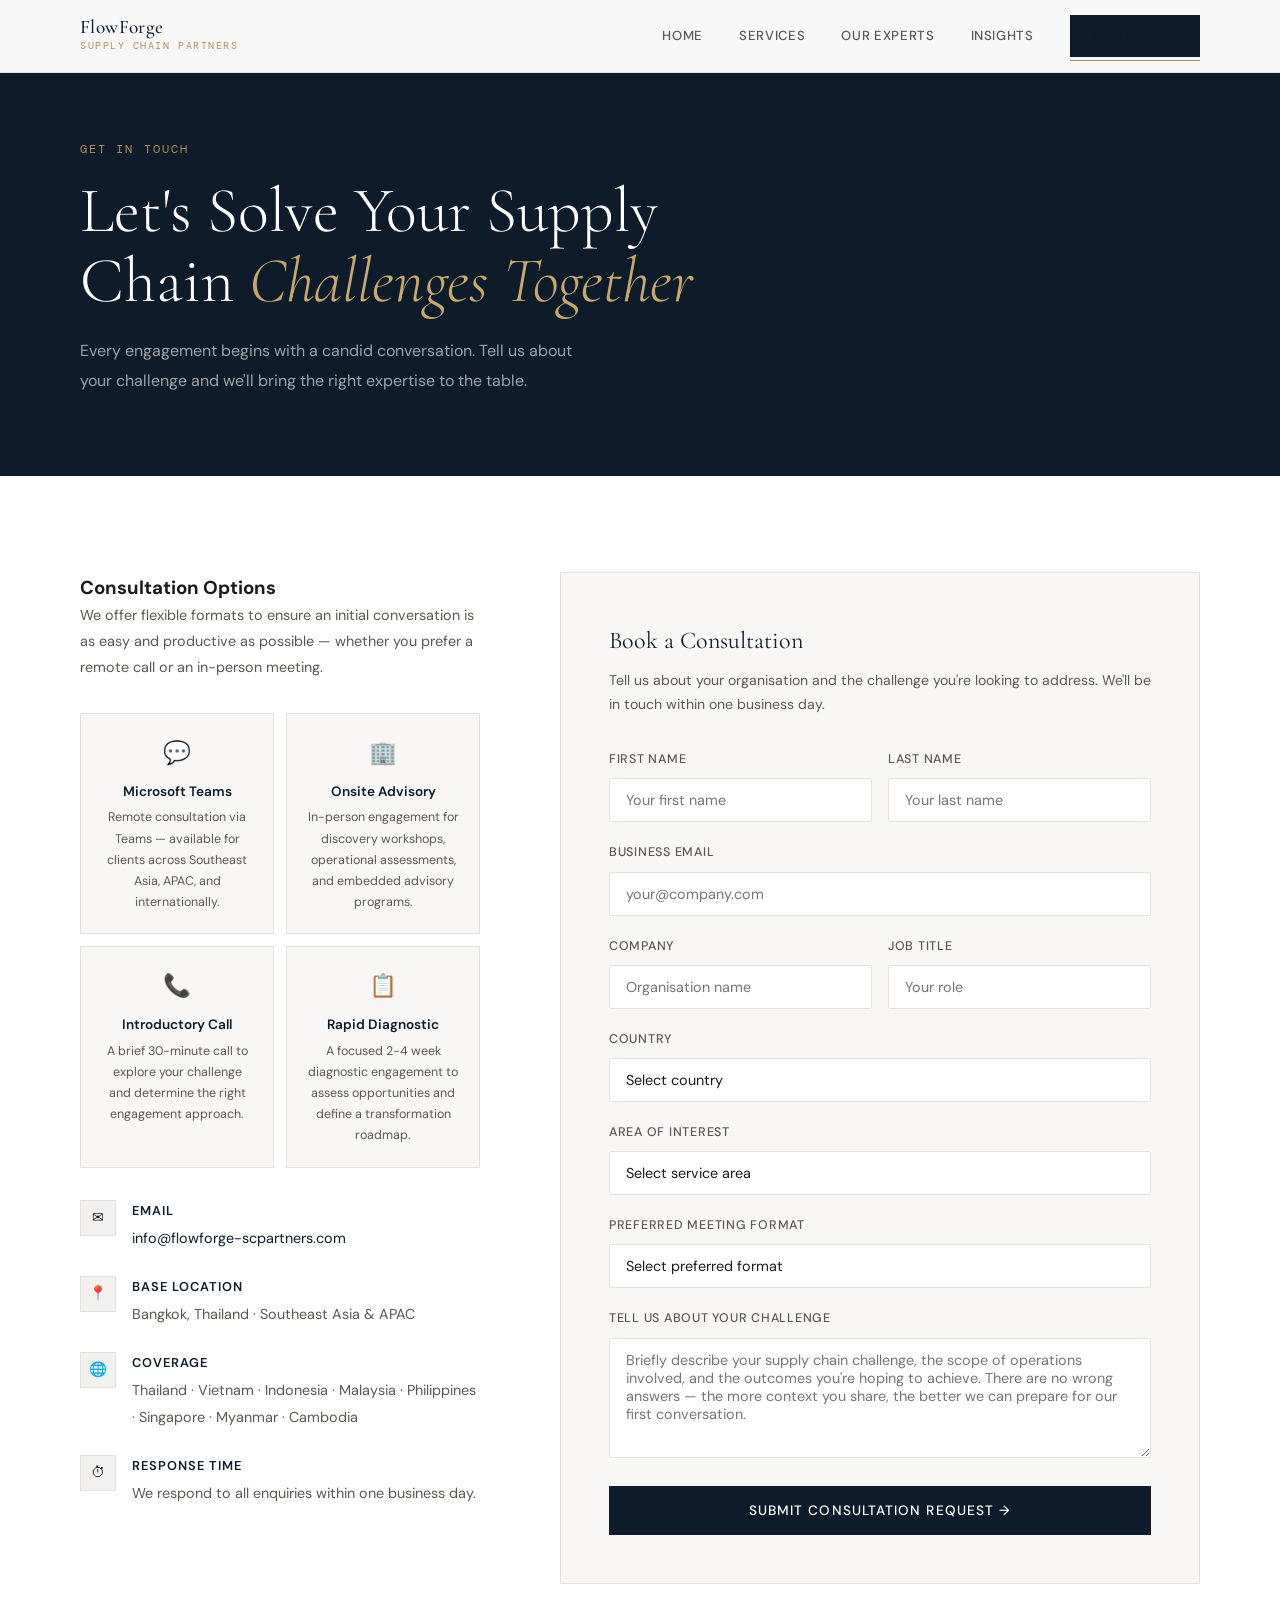
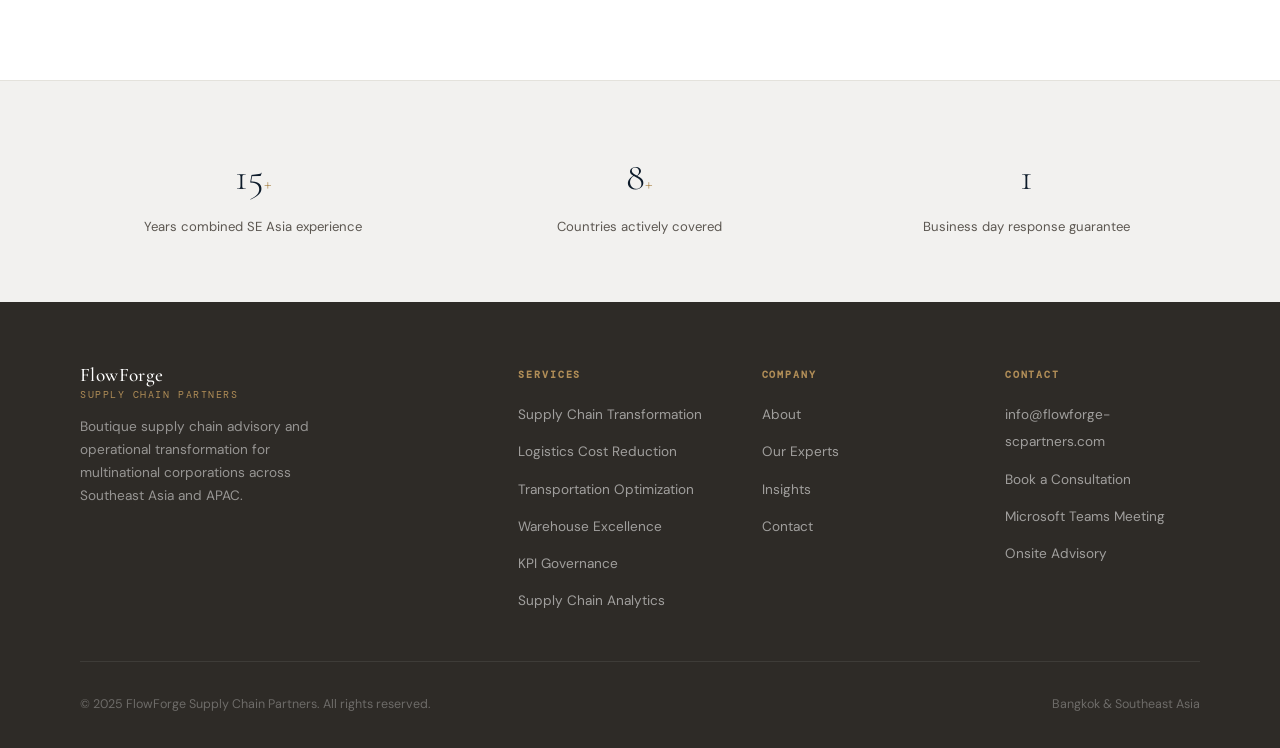
==== contact.html @ 9d4cad8b "Update contact.html" ====
<!DOCTYPE html>
<html lang="en" data-page="contact">
<head>
  <meta charset="UTF-8" />
  <meta name="viewport" content="width=device-width, initial-scale=1.0" />
  <title>Contact — FlowForge Supply Chain Partners</title>
  <meta name="description" content="Book a consultation with FlowForge Supply Chain Partners. Reach our advisory team for supply chain transformation, logistics improvement, and operational excellence." />
  <link rel="stylesheet" href="style.css" />
  <link rel="preconnect" href="https://fonts.googleapis.com" />
  <link rel="preconnect" href="https://fonts.gstatic.com" crossorigin />
</head>
<body class="page-fade">

<nav class="nav">
  <div class="nav-inner">
    <a href="index.html" class="nav-logo">
      <span class="nav-logo-mark">FlowForge</span>
      <span class="nav-logo-sub">Supply Chain Partners</span>
    </a>
    <div class="nav-links">
      <a href="index.html" class="nav-home">Home</a>
      <a href="services.html" class="nav-services">Services</a>
      <a href="experts.html" class="nav-experts">Our Experts</a>
      <a href="insights.html" class="nav-insights">Insights</a>
      <a href="contact.html" class="btn btn-primary nav-cta nav-contact">Contact Us</a>
    </div>
    <div class="nav-hamburger"><span></span><span></span><span></span></div>
  </div>
</nav>
<div class="nav-mobile-menu">
  <a href="index.html">Home</a>
  <a href="services.html">Services</a>
  <a href="experts.html">Our Experts</a>
  <a href="insights.html">Insights</a>
  <a href="contact.html">Contact Us</a>
</div>

<!-- ═══════════ HERO ═══════════ -->
<section class="contact-hero">
  <div class="container">
    <div style="max-width:660px;">
      <span class="eyebrow" style="color:var(--accent);">Get In Touch</span>
      <h1 style="font-family:var(--ff-display);font-size:clamp(2.4rem,5vw,4rem);font-weight:300;color:var(--white);line-height:1.1;margin-bottom:20px;">Let's Solve Your Supply Chain <em style="font-style:italic;color:var(--accent-lt);">Challenges Together</em></h1>
      <p style="font-size:1rem;color:rgba(255,255,255,0.6);line-height:1.85;max-width:520px;">Every engagement begins with a candid conversation. Tell us about your challenge and we'll bring the right expertise to the table.</p>
    </div>
  </div>
</section>

<!-- ═══════════ CONTACT LAYOUT ═══════════ -->
<div class="container">
  <div class="contact-layout">

    <!-- Left: Info -->
    <div class="reveal">
      <h3>Consultation Options</h3>
      <p style="font-size:0.9rem;color:var(--gray-600);line-height:1.8;">We offer flexible formats to ensure an initial conversation is as easy and productive as possible — whether you prefer a remote call or an in-person meeting.</p>

      <div class="contact-options">
        <div class="contact-option">
          <div style="font-size:1.4rem;margin-bottom:8px;">💬</div>
          <h5>Microsoft Teams</h5>
          <p>Remote consultation via Teams — available for clients across Southeast Asia, APAC, and internationally.</p>
        </div>
        <div class="contact-option">
          <div style="font-size:1.4rem;margin-bottom:8px;">🏢</div>
          <h5>Onsite Advisory</h5>
          <p>In-person engagement for discovery workshops, operational assessments, and embedded advisory programs.</p>
        </div>
        <div class="contact-option">
          <div style="font-size:1.4rem;margin-bottom:8px;">📞</div>
          <h5>Introductory Call</h5>
          <p>A brief 30-minute call to explore your challenge and determine the right engagement approach.</p>
        </div>
        <div class="contact-option">
          <div style="font-size:1.4rem;margin-bottom:8px;">📋</div>
          <h5>Rapid Diagnostic</h5>
          <p>A focused 2-4 week diagnostic engagement to assess opportunities and define a transformation roadmap.</p>
        </div>
      </div>

      <div class="contact-detail">
        <div class="contact-detail-item">
          <div class="contact-detail-icon">✉</div>
          <div class="contact-detail-text">
            <strong>Email</strong>
            <span><a href="mailto:info@flowforge-scpartners.com" style="color:var(--navy);">info@flowforge-scpartners.com</a></span>
          </div>
        </div>
        <div class="contact-detail-item">
          <div class="contact-detail-icon">📍</div>
          <div class="contact-detail-text">
            <strong>Base Location</strong>
            <span>Bangkok, Thailand · Southeast Asia &amp; APAC</span>
          </div>
        </div>
        <div class="contact-detail-item">
          <div class="contact-detail-icon">🌐</div>
          <div class="contact-detail-text">
            <strong>Coverage</strong>
            <span>Thailand · Vietnam · Indonesia · Malaysia · Philippines · Singapore · Myanmar · Cambodia</span>
          </div>
        </div>
        <div class="contact-detail-item">
          <div class="contact-detail-icon">⏱</div>
          <div class="contact-detail-text">
            <strong>Response Time</strong>
            <span>We respond to all enquiries within one business day.</span>
          </div>
        </div>
      </div>
    </div>

    <!-- Right: Form -->
    <div class="reveal">
      <div class="form-card">
        <div class="form-title">Book a Consultation</div>
        <div class="form-subtitle">Tell us about your organisation and the challenge you're looking to address. We'll be in touch within one business day.</div>

        <form action="https://formspree.io/f/xaqklglk"
      method="POST"
      id="consultationForm">
          <div class="form-row">
            <div class="form-group">
              <label for="firstName">First Name</label>
              <input type="text" id="firstName" name="firstName" placeholder="Your first name" required />
            </div>
            <div class="form-group">
              <label for="lastName">Last Name</label>
              <input type="text" id="lastName" name="lastName" placeholder="Your last name" required />
            </div>
          </div>
          <div class="form-group">
            <label for="email">Business Email</label>
            <input type="email" id="email" name="email" placeholder="your@company.com" required />
          </div>
          <div class="form-row">
            <div class="form-group">
              <label for="company">Company</label>
              <input type="text" id="company" name="company" placeholder="Organisation name" />
            </div>
            <div class="form-group">
              <label for="title">Job Title</label>
              <input type="text" id="title" name="title" placeholder="Your role" />
            </div>
          </div>
          <div class="form-group">
            <label for="country">Country</label>
            <select id="country" name="country">
              <option value="" disabled selected>Select country</option>
              <option>Thailand</option>
              <option>Vietnam</option>
              <option>Indonesia</option>
              <option>Malaysia</option>
              <option>Philippines</option>
              <option>Singapore</option>
              <option>Myanmar</option>
              <option>Cambodia</option>
              <option>Laos</option>
              <option>Australia</option>
              <option>Japan</option>
              <option>China</option>
              <option>India</option>
              <option>Other</option>
            </select>
          </div>
          <div class="form-group">
            <label for="service">Area of Interest</label>
            <select id="service" name="service">
              <option value="" disabled selected>Select service area</option>
              <option>Supply Chain Transformation</option>
              <option>Logistics Cost Reduction</option>
              <option>Transportation Optimization</option>
              <option>Warehouse Excellence</option>
              <option>Continuous Improvement Programs</option>
              <option>KPI Governance &amp; Operational Visibility</option>
              <option>Inventory &amp; Replenishment Optimization</option>
              <option>Supply Chain Analytics</option>
              <option>Data Governance &amp; Dashboarding</option>
              <option>Interim Advisory Support</option>
              <option>General Enquiry</option>
            </select>
          </div>
          <div class="form-group">
            <label for="format">Preferred Meeting Format</label>
            <select id="format" name="format">
              <option value="" disabled selected>Select preferred format</option>
              <option>Microsoft Teams (Remote)</option>
              <option>Onsite Meeting (SE Asia)</option>
              <option>Phone Call</option>
              <option>Email Correspondence First</option>
            </select>
          </div>
          <div class="form-group">
            <label for="message">Tell Us About Your Challenge</label>
            <textarea id="message" name="message" placeholder="Briefly describe your supply chain challenge, the scope of operations involved, and the outcomes you're hoping to achieve. There are no wrong answers — the more context you share, the better we can prepare for our first conversation."></textarea>
          </div>
          <button type="submit" class="form-submit">Submit Consultation Request →</button>
        </form>
      </div>
    </div>

  </div>
</div>

<!-- ═══════════ TRUST BAND ═══════════ -->
<section class="section-sm" style="background:var(--gray-100);border-top:1px solid var(--gray-200);">
  <div class="container">
    <div style="display:grid;grid-template-columns:repeat(3,1fr);gap:40px;text-align:center;" class="reveal">
      <div>
        <div style="font-family:var(--ff-display);font-size:2.4rem;font-weight:300;color:var(--navy);margin-bottom:6px;">15<span style="color:var(--accent);font-size:1.2rem;">+</span></div>
        <div style="font-size:0.82rem;color:var(--gray-600);">Years combined SE Asia experience</div>
      </div>
      <div>
        <div style="font-family:var(--ff-display);font-size:2.4rem;font-weight:300;color:var(--navy);margin-bottom:6px;">8<span style="color:var(--accent);font-size:1.2rem;">+</span></div>
        <div style="font-size:0.82rem;color:var(--gray-600);">Countries actively covered</div>
      </div>
      <div>
        <div style="font-family:var(--ff-display);font-size:2.4rem;font-weight:300;color:var(--navy);margin-bottom:6px;">1</div>
        <div style="font-size:0.82rem;color:var(--gray-600);">Business day response guarantee</div>
      </div>
    </div>
  </div>
</section>

<footer class="footer">
  <div class="container">
    <div class="footer-grid">
      <div class="footer-brand">
        <div class="nav-logo">
          <span class="nav-logo-mark">FlowForge</span>
          <span class="nav-logo-sub">Supply Chain Partners</span>
        </div>
        <p class="footer-tagline">Boutique supply chain advisory and operational transformation for multinational corporations across Southeast Asia and APAC.</p>
      </div>
      <div class="footer-col">
        <h5>Services</h5>
        <ul>
          <li><a href="services.html">Supply Chain Transformation</a></li>
          <li><a href="services.html">Logistics Cost Reduction</a></li>
          <li><a href="services.html">Transportation Optimization</a></li>
          <li><a href="services.html">Warehouse Excellence</a></li>
          <li><a href="services.html">KPI Governance</a></li>
          <li><a href="services.html">Supply Chain Analytics</a></li>
        </ul>
      </div>
      <div class="footer-col">
        <h5>Company</h5>
        <ul>
          <li><a href="index.html">About</a></li>
          <li><a href="experts.html">Our Experts</a></li>
          <li><a href="insights.html">Insights</a></li>
          <li><a href="contact.html">Contact</a></li>
        </ul>
      </div>
      <div class="footer-col">
        <h5>Contact</h5>
        <ul>
          <li><a href="mailto:info@flowforge-scpartners.com">info@flowforge-scpartners.com</a></li>
          <li><a href="contact.html">Book a Consultation</a></li>
          <li><a href="contact.html">Microsoft Teams Meeting</a></li>
          <li><a href="contact.html">Onsite Advisory</a></li>
        </ul>
      </div>
    </div>
    <div class="footer-bottom">
      <span>© 2025 FlowForge Supply Chain Partners. All rights reserved.</span>
      <span>Bangkok &amp; Southeast Asia</span>
    </div>
  </div>
</footer>

<script src="main.js"></script>
</body>
</html>
---- style.css ----
/* ============================================
   FlowForge Supply Chain Partners — style.css
   ============================================ */

@import url('https://fonts.googleapis.com/css2?family=Cormorant+Garamond:wght@300;400;500;600&family=DM+Sans:wght@300;400;500;600&family=DM+Mono:wght@300;400&display=swap');

/* ─── CSS Variables ─── */
:root {
  --navy:       #0D1B2A;
  --navy-mid:   #1A2E44;
  --navy-light: #243B53;
  --steel:      #2C4A6E;
  --accent:     #B08D57;
  --accent-lt:  #C9A86C;
  --white:      #FFFFFF;
  --off-white:  #F8F7F5;
  --gray-100:   #F2F1EF;
  --gray-200:   #E4E2DC;
  --gray-400:   #9A9590;
  --gray-600:   #5C5751;
  --gray-800:   #2E2B27;
  --text:       #1C1A17;
  --text-mid:   #4A4740;

  --ff-display: 'Cormorant Garamond', Georgia, serif;
  --ff-body:    'DM Sans', sans-serif;
  --ff-mono:    'DM Mono', monospace;

  --radius:     2px;
  --shadow-sm:  0 1px 4px rgba(13,27,42,0.06);
  --shadow-md:  0 4px 20px rgba(13,27,42,0.10);
  --shadow-lg:  0 12px 48px rgba(13,27,42,0.14);

  --transition: 0.3s cubic-bezier(0.4,0,0.2,1);
  --max-w:      1200px;
}

/* ─── Reset ─── */
*, *::before, *::after { box-sizing: border-box; margin: 0; padding: 0; }

html { scroll-behavior: smooth; font-size: 16px; }

body {
  font-family: var(--ff-body);
  color: var(--text);
  background: var(--white);
  line-height: 1.7;
  -webkit-font-smoothing: antialiased;
}

img { max-width: 100%; display: block; }
a  { color: inherit; text-decoration: none; }
ul { list-style: none; }

/* ─── Utility ─── */
.container { max-width: var(--max-w); margin: 0 auto; padding: 0 40px; }
.section    { padding: 96px 0; }
.section-sm { padding: 64px 0; }

.eyebrow {
  font-family: var(--ff-mono);
  font-size: 0.72rem;
  letter-spacing: 0.18em;
  text-transform: uppercase;
  color: var(--accent);
  display: block;
  margin-bottom: 16px;
}

.section-title {
  font-family: var(--ff-display);
  font-size: clamp(2rem, 4vw, 3rem);
  font-weight: 400;
  line-height: 1.15;
  color: var(--navy);
  margin-bottom: 20px;
}

.section-lead {
  font-size: 1.05rem;
  color: var(--text-mid);
  max-width: 560px;
  line-height: 1.8;
}

.divider {
  width: 40px;
  height: 2px;
  background: var(--accent);
  margin: 24px 0;
}

.btn {
  display: inline-flex;
  align-items: center;
  gap: 8px;
  padding: 14px 32px;
  font-family: var(--ff-body);
  font-size: 0.85rem;
  font-weight: 500;
  letter-spacing: 0.06em;
  text-transform: uppercase;
  border: none;
  cursor: pointer;
  transition: var(--transition);
}

.btn-primary {
  background: var(--navy);
  color: var(--white);
}
.btn-primary:hover {
  background: var(--steel);
}

.btn-outline {
  background: transparent;
  color: var(--navy);
  border: 1.5px solid var(--navy);
}
.btn-outline:hover {
  background: var(--navy);
  color: var(--white);
}

.btn-gold {
  background: var(--accent);
  color: var(--white);
}
.btn-gold:hover {
  background: var(--accent-lt);
}

.btn-outline-white {
  background: transparent;
  color: var(--white);
  border: 1.5px solid rgba(255,255,255,0.5);
}
.btn-outline-white:hover {
  background: rgba(255,255,255,0.1);
  border-color: var(--white);
}

/* ─── Navigation ─── */
.nav {
  position: fixed;
  top: 0; left: 0; right: 0;
  z-index: 1000;
  background: rgba(255,255,255,0.97);
  backdrop-filter: blur(12px);
  border-bottom: 1px solid var(--gray-200);
  transition: var(--transition);
}

.nav.scrolled {
  box-shadow: var(--shadow-md);
}

.nav-inner {
  display: flex;
  align-items: center;
  justify-content: space-between;
  height: 72px;
  padding: 0 40px;
  max-width: var(--max-w);
  margin: 0 auto;
}

.nav-logo {
  display: flex;
  flex-direction: column;
  gap: 1px;
}

.nav-logo-mark {
  font-family: var(--ff-display);
  font-size: 1.2rem;
  font-weight: 500;
  color: var(--navy);
  letter-spacing: 0.02em;
  line-height: 1;
}

.nav-logo-sub {
  font-family: var(--ff-mono);
  font-size: 0.6rem;
  letter-spacing: 0.16em;
  text-transform: uppercase;
  color: var(--accent);
}

.nav-links {
  display: flex;
  align-items: center;
  gap: 36px;
}

.nav-links a {
  font-size: 0.82rem;
  font-weight: 500;
  letter-spacing: 0.05em;
  text-transform: uppercase;
  color: var(--gray-600);
  transition: color var(--transition);
  position: relative;
}

.nav-links a::after {
  content: '';
  position: absolute;
  bottom: -4px; left: 0; right: 0;
  height: 1px;
  background: var(--accent);
  transform: scaleX(0);
  transition: transform var(--transition);
}

.nav-links a:hover,
.nav-links a.active {
  color: var(--navy);
}

.nav-links a:hover::after,
.nav-links a.active::after {
  transform: scaleX(1);
}

.nav-cta {
  padding: 10px 24px !important;
  font-size: 0.78rem !important;
}

.nav-hamburger {
  display: none;
  flex-direction: column;
  gap: 5px;
  cursor: pointer;
  padding: 4px;
}

.nav-hamburger span {
  display: block;
  width: 24px;
  height: 1.5px;
  background: var(--navy);
  transition: var(--transition);
}

/* ─── Hero ─── */
.hero {
  min-height: 100vh;
  background: var(--navy);
  display: flex;
  align-items: center;
  position: relative;
  overflow: hidden;
}

.hero::before {
  content: '';
  position: absolute;
  inset: 0;
  background:
    linear-gradient(135deg, rgba(176,141,87,0.08) 0%, transparent 60%),
    repeating-linear-gradient(
      -45deg,
      transparent,
      transparent 60px,
      rgba(255,255,255,0.015) 60px,
      rgba(255,255,255,0.015) 61px
    );
}

.hero-content {
  position: relative;
  z-index: 1;
  max-width: 760px;
  padding-top: 72px;
}

.hero-eyebrow {
  font-family: var(--ff-mono);
  font-size: 0.7rem;
  letter-spacing: 0.2em;
  text-transform: uppercase;
  color: var(--accent);
  display: flex;
  align-items: center;
  gap: 12px;
  margin-bottom: 28px;
}

.hero-eyebrow::before {
  content: '';
  display: block;
  width: 32px;
  height: 1px;
  background: var(--accent);
}

.hero h1 {
  font-family: var(--ff-display);
  font-size: clamp(2.8rem, 6vw, 5rem);
  font-weight: 300;
  line-height: 1.08;
  color: var(--white);
  margin-bottom: 28px;
  letter-spacing: -0.01em;
}

.hero h1 em {
  font-style: italic;
  color: var(--accent-lt);
}

.hero-sub {
  font-size: 1.05rem;
  color: rgba(255,255,255,0.65);
  max-width: 540px;
  line-height: 1.85;
  margin-bottom: 48px;
}

.hero-actions {
  display: flex;
  gap: 16px;
  flex-wrap: wrap;
}

.hero-scroll {
  position: absolute;
  bottom: 48px;
  left: 50%;
  transform: translateX(-50%);
  display: flex;
  flex-direction: column;
  align-items: center;
  gap: 8px;
}

.hero-scroll span {
  font-family: var(--ff-mono);
  font-size: 0.6rem;
  letter-spacing: 0.18em;
  text-transform: uppercase;
  color: rgba(255,255,255,0.35);
}

.hero-scroll-line {
  width: 1px;
  height: 40px;
  background: linear-gradient(to bottom, rgba(176,141,87,0.6), transparent);
  animation: scrollPulse 2s ease-in-out infinite;
}

@keyframes scrollPulse {
  0%, 100% { opacity: 0.4; }
  50% { opacity: 1; }
}

/* ─── Stats Bar ─── */
.stats-bar {
  background: var(--gray-100);
  border-bottom: 1px solid var(--gray-200);
  padding: 40px 0;
}

.stats-grid {
  display: grid;
  grid-template-columns: repeat(4, 1fr);
  gap: 1px;
  background: var(--gray-200);
}

.stat-item {
  background: var(--gray-100);
  padding: 32px 40px;
  text-align: center;
}

.stat-num {
  font-family: var(--ff-display);
  font-size: 2.6rem;
  font-weight: 400;
  color: var(--navy);
  line-height: 1;
  margin-bottom: 6px;
}

.stat-num sup {
  font-size: 1rem;
  color: var(--accent);
}

.stat-label {
  font-size: 0.78rem;
  color: var(--gray-600);
  letter-spacing: 0.04em;
}

/* ─── About ─── */
.about-grid {
  display: grid;
  grid-template-columns: 1fr 1fr;
  gap: 80px;
  align-items: center;
}

.about-visual {
  position: relative;
}

.about-card {
  background: var(--navy);
  padding: 48px;
  color: var(--white);
  position: relative;
  overflow: hidden;
}

.about-card::before {
  content: '';
  position: absolute;
  top: -40px; right: -40px;
  width: 180px; height: 180px;
  border: 1px solid rgba(176,141,87,0.2);
  border-radius: 50%;
}

.about-card::after {
  content: '';
  position: absolute;
  bottom: -20px; left: -20px;
  width: 100px; height: 100px;
  border: 1px solid rgba(176,141,87,0.1);
  border-radius: 50%;
}

.about-card-quote {
  font-family: var(--ff-display);
  font-size: 1.5rem;
  font-weight: 300;
  font-style: italic;
  line-height: 1.5;
  color: rgba(255,255,255,0.9);
  margin-bottom: 24px;
}

.about-card-attr {
  font-family: var(--ff-mono);
  font-size: 0.7rem;
  letter-spacing: 0.12em;
  color: var(--accent);
  text-transform: uppercase;
}

.about-accent-box {
  position: absolute;
  top: -16px; right: -16px;
  width: 80px; height: 80px;
  background: var(--accent);
  opacity: 0.15;
}

/* ─── Services ─── */
.services-page-hero {
  background: var(--navy);
  padding: 140px 0 80px;
  color: var(--white);
}

.services-grid {
  display: grid;
  grid-template-columns: repeat(3, 1fr);
  gap: 1px;
  background: var(--gray-200);
  margin-top: 64px;
}

.service-card {
  background: var(--white);
  padding: 40px 36px;
  transition: var(--transition);
  cursor: default;
  position: relative;
  overflow: hidden;
}

.service-card::after {
  content: '';
  position: absolute;
  bottom: 0; left: 0; right: 0;
  height: 2px;
  background: var(--accent);
  transform: scaleX(0);
  transition: transform var(--transition);
}

.service-card:hover {
  background: var(--off-white);
  box-shadow: var(--shadow-md);
  z-index: 1;
}

.service-card:hover::after {
  transform: scaleX(1);
}

.service-icon {
  width: 40px;
  height: 40px;
  margin-bottom: 20px;
  opacity: 0.7;
}

.service-num {
  font-family: var(--ff-mono);
  font-size: 0.65rem;
  letter-spacing: 0.14em;
  color: var(--accent);
  margin-bottom: 14px;
}

.service-title {
  font-family: var(--ff-display);
  font-size: 1.3rem;
  font-weight: 500;
  color: var(--navy);
  margin-bottom: 12px;
  line-height: 1.3;
}

.service-desc {
  font-size: 0.88rem;
  color: var(--gray-600);
  line-height: 1.8;
}

.service-tags {
  display: flex;
  flex-wrap: wrap;
  gap: 6px;
  margin-top: 20px;
}

.service-tag {
  font-family: var(--ff-mono);
  font-size: 0.63rem;
  letter-spacing: 0.08em;
  color: var(--steel);
  background: var(--gray-100);
  border: 1px solid var(--gray-200);
  padding: 3px 10px;
  border-radius: var(--radius);
}

/* ─── Industries ─── */
.industries { background: var(--gray-100); }

.industries-grid {
  display: grid;
  grid-template-columns: repeat(4, 1fr);
  gap: 24px;
  margin-top: 48px;
}

.industry-item {
  padding: 28px 24px;
  border: 1px solid var(--gray-200);
  background: var(--white);
  transition: var(--transition);
}

.industry-item:hover {
  border-color: var(--accent);
  box-shadow: var(--shadow-sm);
}

.industry-item h4 {
  font-family: var(--ff-display);
  font-size: 1rem;
  font-weight: 500;
  color: var(--navy);
  margin-bottom: 8px;
}

.industry-item p {
  font-size: 0.82rem;
  color: var(--gray-600);
  line-height: 1.6;
}

/* ─── Why FlowForge ─── */
.why-grid {
  display: grid;
  grid-template-columns: 1fr 1fr;
  gap: 80px;
  align-items: start;
}

.why-list {
  display: flex;
  flex-direction: column;
  gap: 32px;
  margin-top: 8px;
}

.why-item {
  display: flex;
  gap: 20px;
  align-items: flex-start;
}

.why-num {
  flex-shrink: 0;
  font-family: var(--ff-display);
  font-size: 2rem;
  font-weight: 300;
  color: var(--accent);
  line-height: 1;
  min-width: 36px;
}

.why-item-body h4 {
  font-family: var(--ff-body);
  font-size: 0.95rem;
  font-weight: 600;
  color: var(--navy);
  margin-bottom: 6px;
}

.why-item-body p {
  font-size: 0.88rem;
  color: var(--gray-600);
  line-height: 1.75;
}

/* ─── Experts / Team ─── */
.experts-hero {
  background: var(--navy);
  padding: 140px 0 80px;
  color: var(--white);
}

.experts-grid {
  display: grid;
  grid-template-columns: repeat(3, 1fr);
  gap: 32px;
  align-items: stretch;
}

.expert-card {
  background: var(--white);
  border: 1px solid var(--gray-200);
  display: flex;
  flex-direction: column;
  height: 100%;
}

.expert-card:hover {
  box-shadow: var(--shadow-lg);
  transform: translateY(-4px);
}

.expert-card-top {
  background: var(--navy);
  padding: 40px 32px 32px;
  position: relative;
  overflow: hidden;
  min-height: 270px;

  display: flex;
  flex-direction: column;
  justify-content: flex-start;
  align-items: flex-start;
}

.expert-card-top::before {
  content: '';
  position: absolute;
  top: -30px; right: -30px;
  width: 120px; height: 120px;
  border: 1px solid rgba(176,141,87,0.2);
  border-radius: 50%;
}

.expert-avatar {
  width: 72px;
  height: 72px;
  border-radius: 50%;
  background: var(--steel);
  display: flex;
  align-items: center;
  justify-content: center;
  overflow: hidden;

  margin-bottom: 24px;
  flex-shrink: 0;

  border: 2px solid rgba(176,141,87,0.3);
}

.expert-avatar img {
  width: 100%;
  height: 100%;
  object-fit: cover;
  border-radius: 50%;
}

.expert-name {
  font-family: var(--ff-display);
  font-size: 1.3rem;
  font-weight: 400;
  color: var(--white);
  margin-bottom: 4px;
   min-height: 70px;
}

.expert-title {
  font-family: var(--ff-mono);
  font-size: 0.65rem;
  letter-spacing: 0.12em;
  color: var(--accent);
  text-transform: uppercase;
   min-height: 40px;
display: block;
}

.expert-card-body {
  padding: 28px 32px;
   flex: 1;
}

.expert-bio {
  font-size: 0.87rem;
  color: var(--gray-600);
  line-height: 1.8;
  margin-bottom: 24px;
}

.expert-highlights {
  display: flex;
  flex-direction: column;
  gap: 8px;
}

.expert-highlight {
  display: flex;
  align-items: flex-start;
  gap: 10px;
  font-size: 0.83rem;
  color: var(--text-mid);
}

.expert-highlight::before {
  content: '';
  flex-shrink: 0;
  width: 4px;
  height: 4px;
  border-radius: 50%;
  background: var(--accent);
  margin-top: 7px;
}

.expert-edu {
  display: inline-flex;
  align-items: center;
  gap: 6px;
  margin-top: 20px;
  font-family: var(--ff-mono);
  font-size: 0.65rem;
  letter-spacing: 0.1em;
  color: var(--steel);
  border-top: 1px solid var(--gray-200);
  padding-top: 16px;
  width: 100%;
}

/* ─── Insights ─── */
.insights-hero {
  background: var(--navy);
  padding: 140px 0 80px;
  color: var(--white);
}

.insights-grid {
  display: grid;
  grid-template-columns: repeat(3, 1fr);
  gap: 32px;
  margin-top: 64px;
}

.insight-card {
  border: 1px solid var(--gray-200);
  background: var(--white);
  overflow: hidden;
  transition: var(--transition);
  cursor: pointer;
}

.insight-card:hover {
  box-shadow: var(--shadow-lg);
  transform: translateY(-4px);
}

.insight-card-img {
  height: 200px;
  background: var(--navy-mid);
  position: relative;
  overflow: hidden;
  display: flex;
  align-items: center;
  justify-content: center;
}

.insight-card-img-pattern {
  position: absolute;
  inset: 0;
  opacity: 0.12;
}

.insight-category {
  position: absolute;
  bottom: 16px; left: 16px;
  font-family: var(--ff-mono);
  font-size: 0.62rem;
  letter-spacing: 0.14em;
  text-transform: uppercase;
  color: var(--accent-lt);
  background: rgba(13,27,42,0.7);
  padding: 4px 12px;
  backdrop-filter: blur(4px);
}

.insight-card-body {
  padding: 28px;
}

.insight-meta {
  font-family: var(--ff-mono);
  font-size: 0.62rem;
  letter-spacing: 0.1em;
  color: var(--gray-400);
  margin-bottom: 10px;
}

.insight-title {
  font-family: var(--ff-display);
  font-size: 1.2rem;
  font-weight: 500;
  color: var(--navy);
  line-height: 1.35;
  margin-bottom: 12px;
}

.insight-excerpt {
  font-size: 0.85rem;
  color: var(--gray-600);
  line-height: 1.75;
  margin-bottom: 20px;
}

.insight-read-more {
  display: inline-flex;
  align-items: center;
  gap: 6px;
  font-family: var(--ff-mono);
  font-size: 0.68rem;
  letter-spacing: 0.12em;
  text-transform: uppercase;
  color: var(--navy);
  transition: gap var(--transition);
}

.insight-read-more:hover { gap: 12px; color: var(--steel); }
.insight-read-more::after { content: '→'; }

/* ─── Contact ─── */
.contact-hero {
  background: var(--navy);
  padding: 140px 0 80px;
  color: var(--white);
}

.contact-layout {
  display: grid;
  grid-template-columns: 1fr 1.6fr;
  gap: 80px;
  align-items: start;
  padding: 96px 0;
}

.contact-info h3 {
  font-family: var(--ff-display);
  font-size: 1.8rem;
  font-weight: 400;
  color: var(--navy);
  margin-bottom: 16px;
}

.contact-detail {
  display: flex;
  flex-direction: column;
  gap: 24px;
  margin-top: 32px;
}

.contact-detail-item {
  display: flex;
  gap: 16px;
  align-items: flex-start;
}

.contact-detail-icon {
  flex-shrink: 0;
  width: 36px;
  height: 36px;
  background: var(--gray-100);
  border: 1px solid var(--gray-200);
  display: flex;
  align-items: center;
  justify-content: center;
  color: var(--navy);
  font-size: 0.9rem;
}

.contact-detail-text strong {
  display: block;
  font-size: 0.8rem;
  font-weight: 600;
  text-transform: uppercase;
  letter-spacing: 0.08em;
  color: var(--navy);
  margin-bottom: 3px;
}

.contact-detail-text span {
  font-size: 0.9rem;
  color: var(--gray-600);
}

.contact-options {
  display: grid;
  grid-template-columns: 1fr 1fr;
  gap: 12px;
  margin-top: 32px;
}

.contact-option {
  padding: 20px;
  border: 1px solid var(--gray-200);
  background: var(--off-white);
  text-align: center;
  transition: var(--transition);
}

.contact-option:hover {
  border-color: var(--navy);
  background: var(--white);
}

.contact-option h5 {
  font-size: 0.85rem;
  font-weight: 600;
  color: var(--navy);
  margin-bottom: 4px;
}

.contact-option p {
  font-size: 0.78rem;
  color: var(--gray-600);
}

/* ─── Form ─── */
.form-card {
  background: var(--off-white);
  border: 1px solid var(--gray-200);
  padding: 48px;
}

.form-title {
  font-family: var(--ff-display);
  font-size: 1.5rem;
  font-weight: 400;
  color: var(--navy);
  margin-bottom: 8px;
}

.form-subtitle {
  font-size: 0.88rem;
  color: var(--gray-600);
  margin-bottom: 32px;
}

.form-row {
  display: grid;
  grid-template-columns: 1fr 1fr;
  gap: 16px;
}

.form-group {
  margin-bottom: 20px;
}

.form-group label {
  display: block;
  font-size: 0.78rem;
  font-weight: 500;
  letter-spacing: 0.06em;
  text-transform: uppercase;
  color: var(--gray-600);
  margin-bottom: 8px;
}

.form-group input,
.form-group select,
.form-group textarea {
  width: 100%;
  padding: 12px 16px;
  background: var(--white);
  border: 1px solid var(--gray-200);
  border-radius: var(--radius);
  font-family: var(--ff-body);
  font-size: 0.9rem;
  color: var(--text);
  transition: border-color var(--transition);
  outline: none;
  appearance: none;
}

.form-group input:focus,
.form-group select:focus,
.form-group textarea:focus {
  border-color: var(--navy);
}

.form-group textarea {
  resize: vertical;
  min-height: 120px;
}

.form-submit {
  width: 100%;
  padding: 16px;
  background: var(--navy);
  color: var(--white);
  border: none;
  font-family: var(--ff-body);
  font-size: 0.85rem;
  font-weight: 500;
  letter-spacing: 0.08em;
  text-transform: uppercase;
  cursor: pointer;
  transition: background var(--transition);
}

.form-submit:hover { background: var(--steel); }

/* ─── CTA Band ─── */
.cta-band {
  background: var(--navy);
  padding: 80px 0;
  text-align: center;
  position: relative;
  overflow: hidden;
}

.cta-band::before {
  content: '';
  position: absolute;
  inset: 0;
  background: repeating-linear-gradient(
    -45deg,
    transparent,
    transparent 40px,
    rgba(255,255,255,0.012) 40px,
    rgba(255,255,255,0.012) 41px
  );
}

.cta-band-content {
  position: relative;
  z-index: 1;
}

.cta-band h2 {
  font-family: var(--ff-display);
  font-size: clamp(1.8rem, 3.5vw, 2.8rem);
  font-weight: 300;
  color: var(--white);
  margin-bottom: 16px;
}

.cta-band p {
  font-size: 1rem;
  color: rgba(255,255,255,0.6);
  max-width: 480px;
  margin: 0 auto 36px;
  line-height: 1.75;
}

.cta-actions {
  display: flex;
  gap: 16px;
  justify-content: center;
  flex-wrap: wrap;
}

/* ─── Footer ─── */
.footer {
  background: var(--gray-800);
  color: rgba(255,255,255,0.7);
  padding: 64px 0 32px;
}

.footer-grid {
  display: grid;
  grid-template-columns: 2fr 1fr 1fr 1fr;
  gap: 48px;
  padding-bottom: 48px;
  border-bottom: 1px solid rgba(255,255,255,0.08);
  margin-bottom: 32px;
}

.footer-brand .nav-logo-mark { color: var(--white); }

.footer-tagline {
  font-size: 0.85rem;
  color: rgba(255,255,255,0.5);
  margin-top: 12px;
  line-height: 1.7;
  max-width: 240px;
}

.footer-col h5 {
  font-family: var(--ff-mono);
  font-size: 0.65rem;
  letter-spacing: 0.18em;
  text-transform: uppercase;
  color: var(--accent);
  margin-bottom: 16px;
}

.footer-col ul {
  display: flex;
  flex-direction: column;
  gap: 10px;
}

.footer-col ul li a {
  font-size: 0.85rem;
  color: rgba(255,255,255,0.55);
  transition: color var(--transition);
}

.footer-col ul li a:hover { color: var(--white); }

.footer-bottom {
  display: flex;
  justify-content: space-between;
  align-items: center;
  font-size: 0.78rem;
  color: rgba(255,255,255,0.3);
}

/* ─── Page Transitions ─── */
.page-fade {
  animation: fadeIn 0.4s ease forwards;
}

@keyframes fadeIn {
  from { opacity: 0; transform: translateY(8px); }
  to   { opacity: 1; transform: translateY(0); }
}

/* ─── Reveal Animations ─── */
.reveal {
  opacity: 0;
  transform: translateY(20px);
  transition: opacity 0.6s ease, transform 0.6s ease;
}

.reveal.visible {
  opacity: 1;
  transform: translateY(0);
}

/* ─── Mobile Menu ─── */
.nav-mobile-menu {
  display: none;
  position: fixed;
  top: 72px; left: 0; right: 0;
  background: var(--white);
  border-bottom: 1px solid var(--gray-200);
  padding: 24px 40px;
  z-index: 999;
  flex-direction: column;
  gap: 20px;
  box-shadow: var(--shadow-md);
}

.nav-mobile-menu.open { display: flex; }

.nav-mobile-menu a {
  font-size: 0.9rem;
  font-weight: 500;
  color: var(--navy);
  letter-spacing: 0.04em;
  text-transform: uppercase;
}

/* ─── Responsive ─── */
@media (max-width: 1024px) {
  .container { padding: 0 32px; }
  .services-grid { grid-template-columns: repeat(2, 1fr); }
  .experts-grid { grid-template-columns: repeat(2, 1fr); }
  .insights-grid { grid-template-columns: repeat(2, 1fr); }
  .footer-grid { grid-template-columns: 1fr 1fr; gap: 32px; }
  .about-grid { grid-template-columns: 1fr; gap: 48px; }
  .why-grid { grid-template-columns: 1fr; gap: 48px; }
}

@media (max-width: 768px) {
  .container { padding: 0 20px; }
  .section { padding: 64px 0; }
  .nav-links { display: none; }
  .nav-hamburger { display: flex; }
  .nav-inner { padding: 0 20px; }
  .nav-mobile-menu { padding: 24px 20px; }

  .hero-content { padding-top: 72px; }
  .hero h1 { font-size: 2.4rem; }

  .stats-grid { grid-template-columns: repeat(2, 1fr); }
  .services-grid { grid-template-columns: 1fr; }
  .industries-grid { grid-template-columns: repeat(2, 1fr); }
  .experts-grid { grid-template-columns: 1fr; }
  .insights-grid { grid-template-columns: 1fr; }
  .form-row { grid-template-columns: 1fr; }
  .contact-layout { grid-template-columns: 1fr; gap: 48px; }
  .footer-grid { grid-template-columns: 1fr; }
  .footer-bottom { flex-direction: column; gap: 8px; text-align: center; }
  .contact-options { grid-template-columns: 1fr; }
  .hero-actions { flex-direction: column; align-items: flex-start; }
}

@media (max-width: 480px) {
  .industries-grid { grid-template-columns: 1fr; }
  .stats-grid { grid-template-columns: 1fr 1fr; }
}

/* ─── Active nav page indicator ─── */
[data-page="home"]     .nav-home,
[data-page="services"] .nav-services,
[data-page="experts"]  .nav-experts,
[data-page="insights"] .nav-insights,
[data-page="contact"]  .nav-contact { color: var(--navy) !important; }

[data-page="home"]     .nav-home::after,
[data-page="services"] .nav-services::after,
[data-page="experts"]  .nav-experts::after,
[data-page="insights"] .nav-insights::after,
[data-page="contact"]  .nav-contact::after { transform: scaleX(1); }
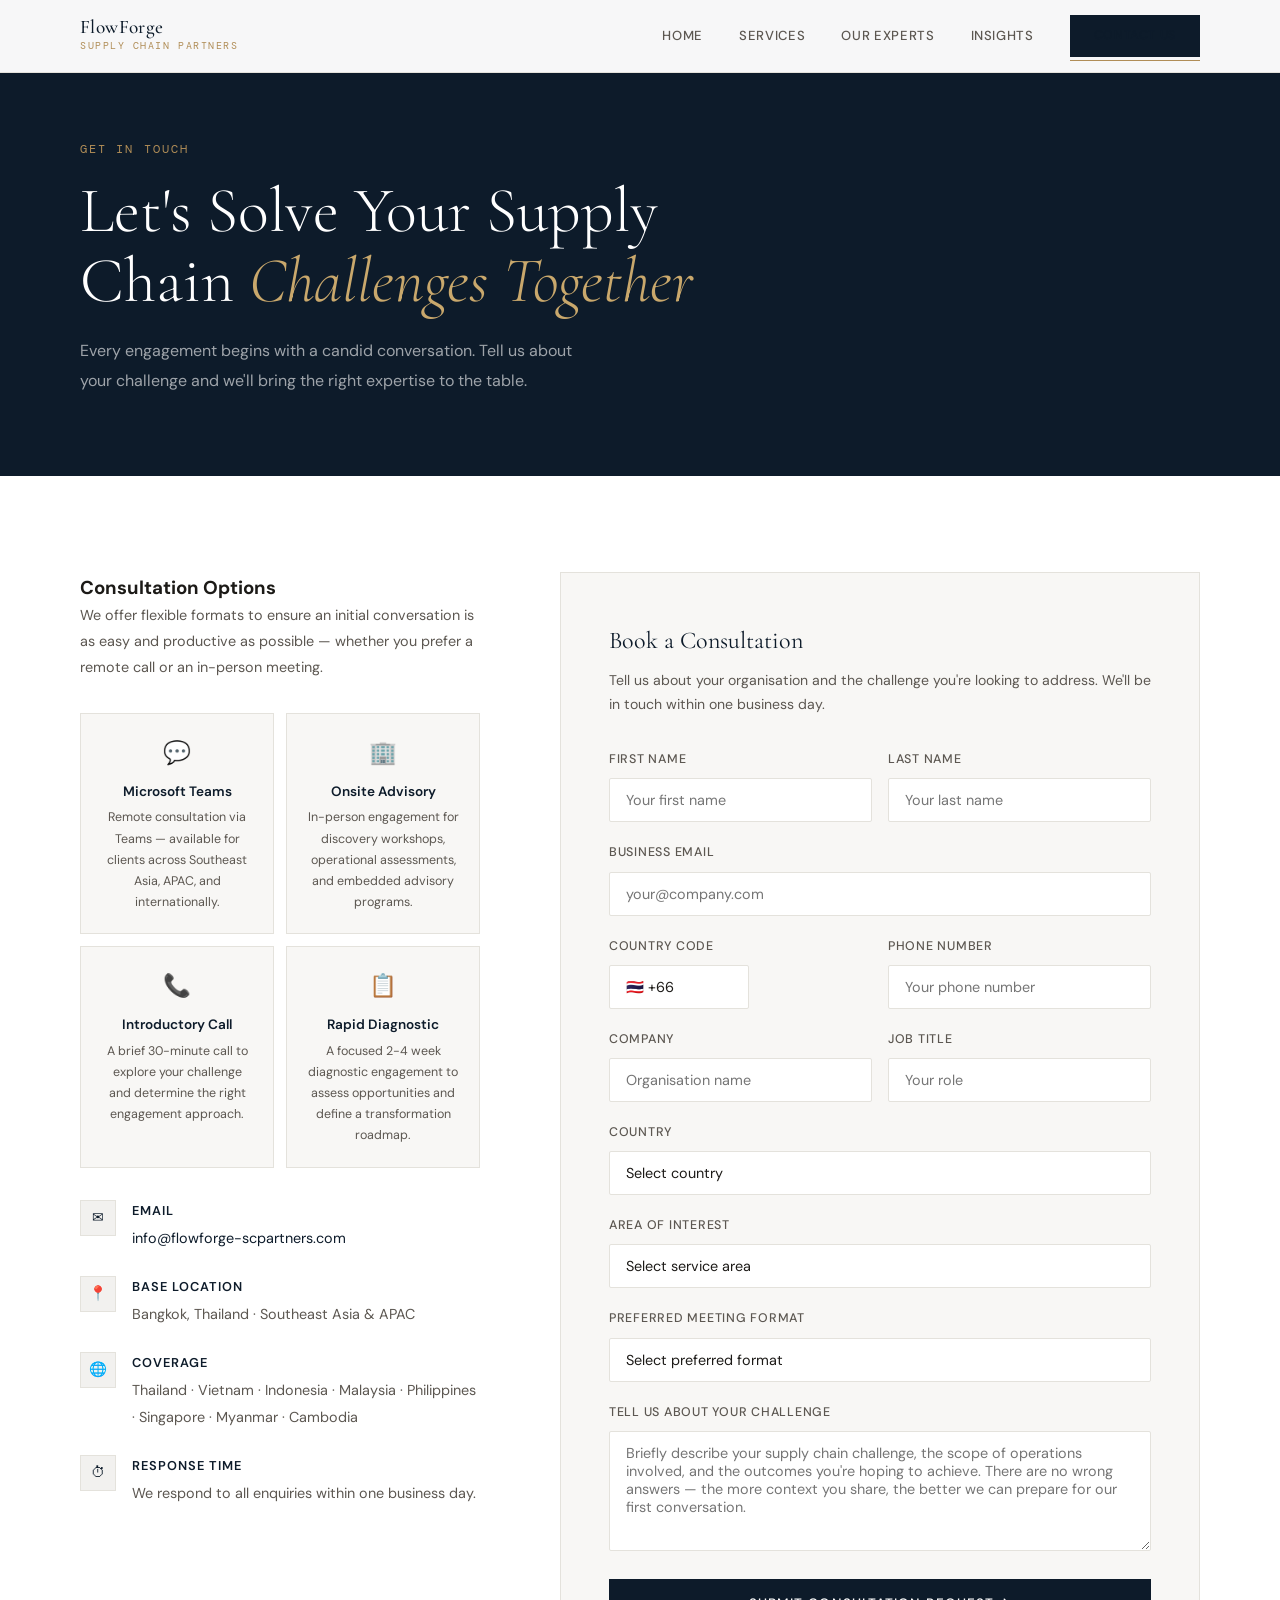
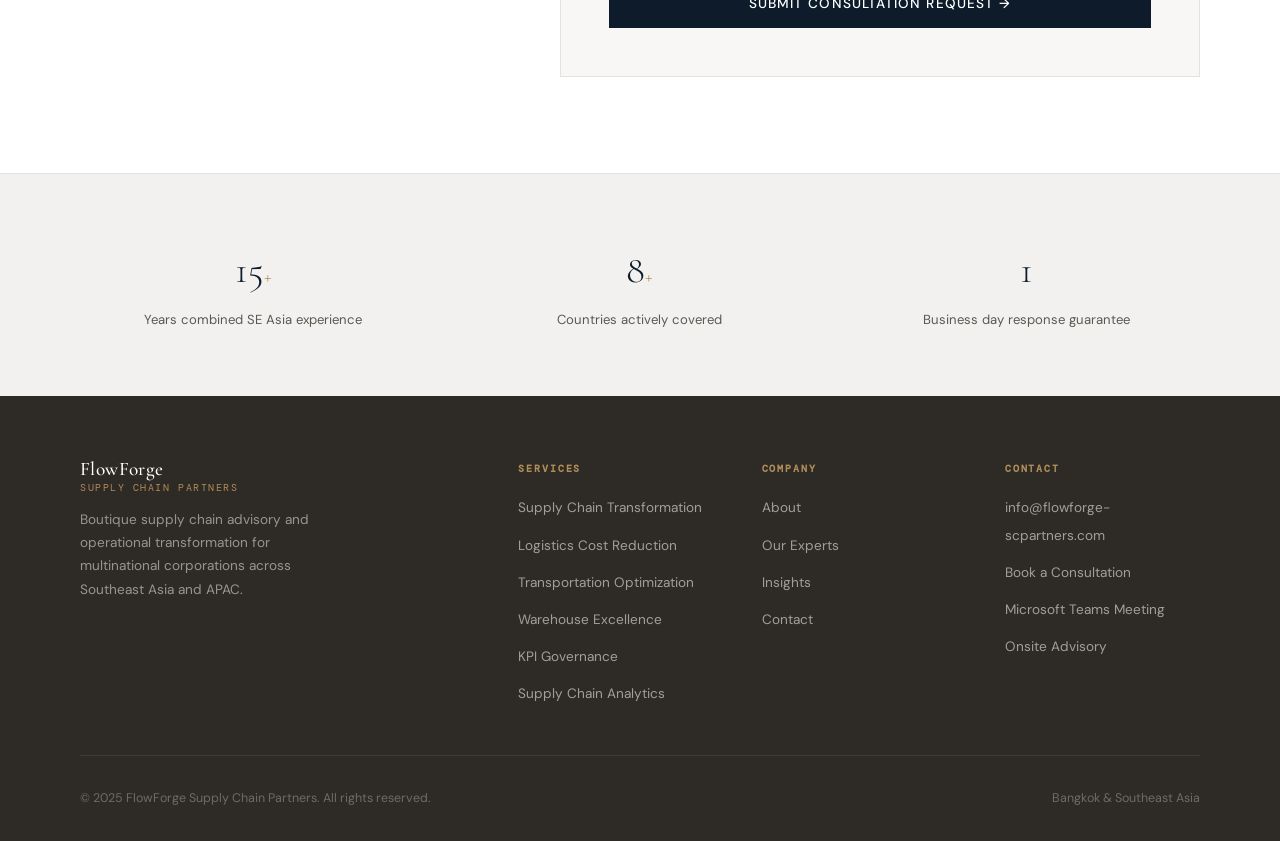
==== commit 7c3d2851: "Update contact.html" ====
--- a/contact.html
+++ b/contact.html
@@ -117,8 +117,7 @@
         <div class="form-subtitle">Tell us about your organisation and the challenge you're looking to address. We'll be in touch within one business day.</div>
 
         <form action="https://formspree.io/f/xaqklglk"
-      method="POST"
-      id="consultationForm">
+      method="POST">
           <div class="form-row">
             <div class="form-group">
               <label for="firstName">First Name</label>
@@ -130,9 +129,32 @@
             </div>
           </div>
           <div class="form-group">
-            <label for="email">Business Email</label>
-            <input type="email" id="email" name="email" placeholder="your@company.com" required />
-          </div>
+  <label for="email">Business Email</label>
+  <input type="email" id="email" name="email" placeholder="your@company.com" required />
+</div>
+
+<div class="form-row">
+  <div class="form-group" style="max-width:140px;">
+    <label for="countryCode">Country Code</label>
+    <select id="countryCode" name="countryCode">
+      <option value="+66">🇹🇭 +66</option>
+      <option value="+65">🇸🇬 +65</option>
+      <option value="+84">🇻🇳 +84</option>
+      <option value="+60">🇲🇾 +60</option>
+      <option value="+62">🇮🇩 +62</option>
+      <option value="+63">🇵🇭 +63</option>
+      <option value="+1">🇺🇸 +1</option>
+    </select>
+  </div>
+
+  <div class="form-group">
+    <label for="phone">Phone Number</label>
+    <input type="tel"
+           id="phone"
+           name="phone"
+           placeholder="Your phone number" />
+  </div>
+</div>
           <div class="form-row">
             <div class="form-group">
               <label for="company">Company</label>
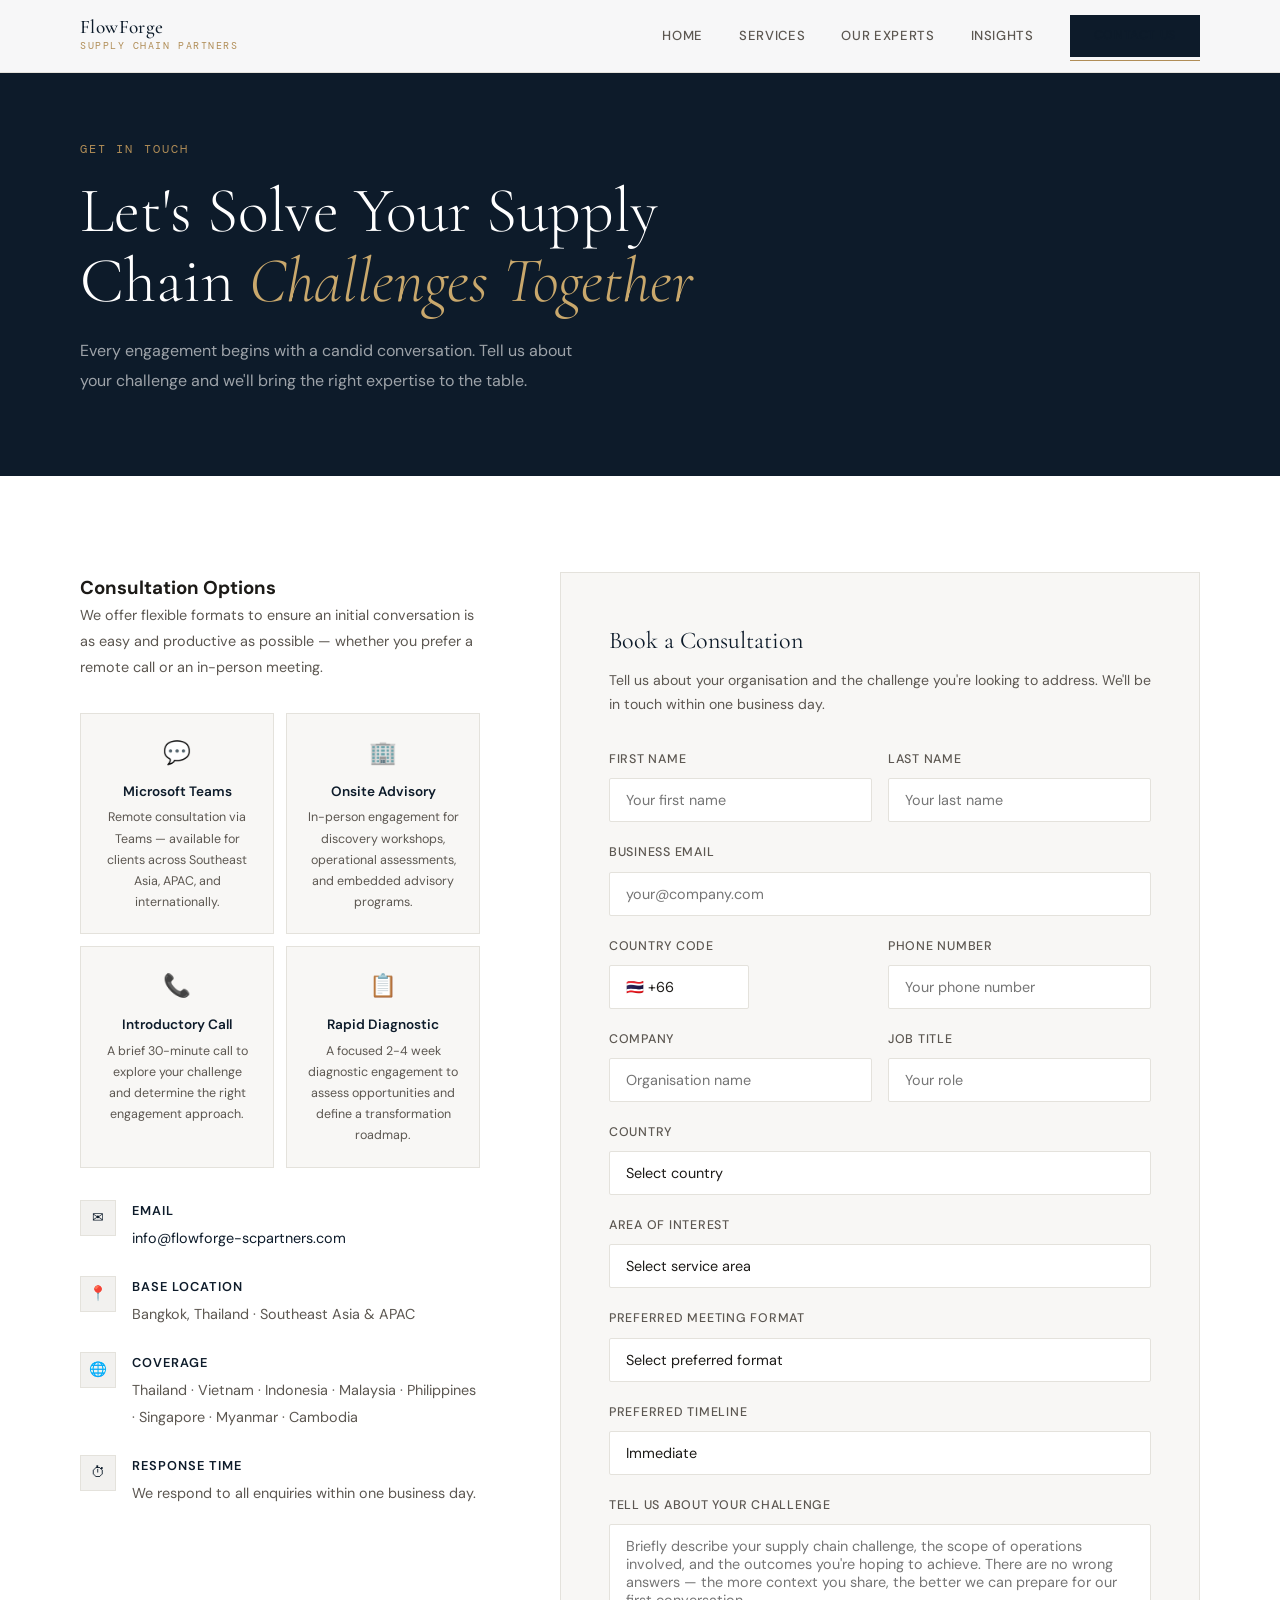
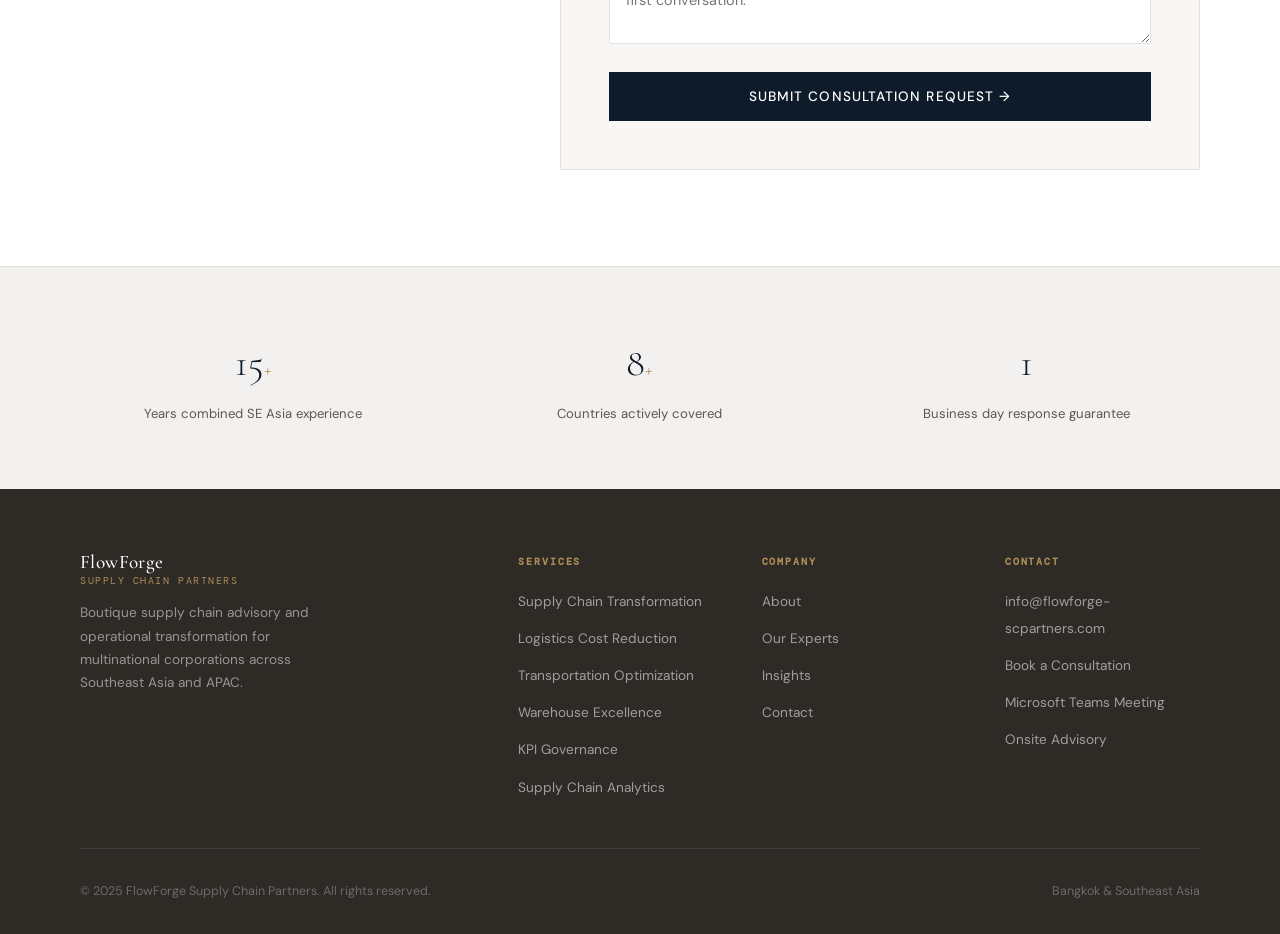
==== commit fdb395a9: "Update contact.html" ====
--- a/contact.html
+++ b/contact.html
@@ -203,15 +203,25 @@
             </select>
           </div>
           <div class="form-group">
-            <label for="format">Preferred Meeting Format</label>
-            <select id="format" name="format">
-              <option value="" disabled selected>Select preferred format</option>
-              <option>Microsoft Teams (Remote)</option>
-              <option>Onsite Meeting (SE Asia)</option>
-              <option>Phone Call</option>
-              <option>Email Correspondence First</option>
-            </select>
-          </div>
+  <label for="format">Preferred Meeting Format</label>
+  <select id="format" name="format">
+    <option value="" disabled selected>Select preferred format</option>
+    <option>Microsoft Teams (Remote)</option>
+    <option>Onsite Meeting (SE Asia)</option>
+    <option>Phone Call</option>
+    <option>Email Correspondence First</option>
+  </select>
+</div>
+
+<div class="form-group">
+  <label for="timeline">Preferred Timeline</label>
+  <select id="timeline" name="timeline">
+    <option>Immediate</option>
+    <option>Within 1 Month</option>
+    <option>Within 3 Months</option>
+    <option>Exploring Options</option>
+  </select>
+</div>
           <div class="form-group">
             <label for="message">Tell Us About Your Challenge</label>
             <textarea id="message" name="message" placeholder="Briefly describe your supply chain challenge, the scope of operations involved, and the outcomes you're hoping to achieve. There are no wrong answers — the more context you share, the better we can prepare for our first conversation."></textarea>
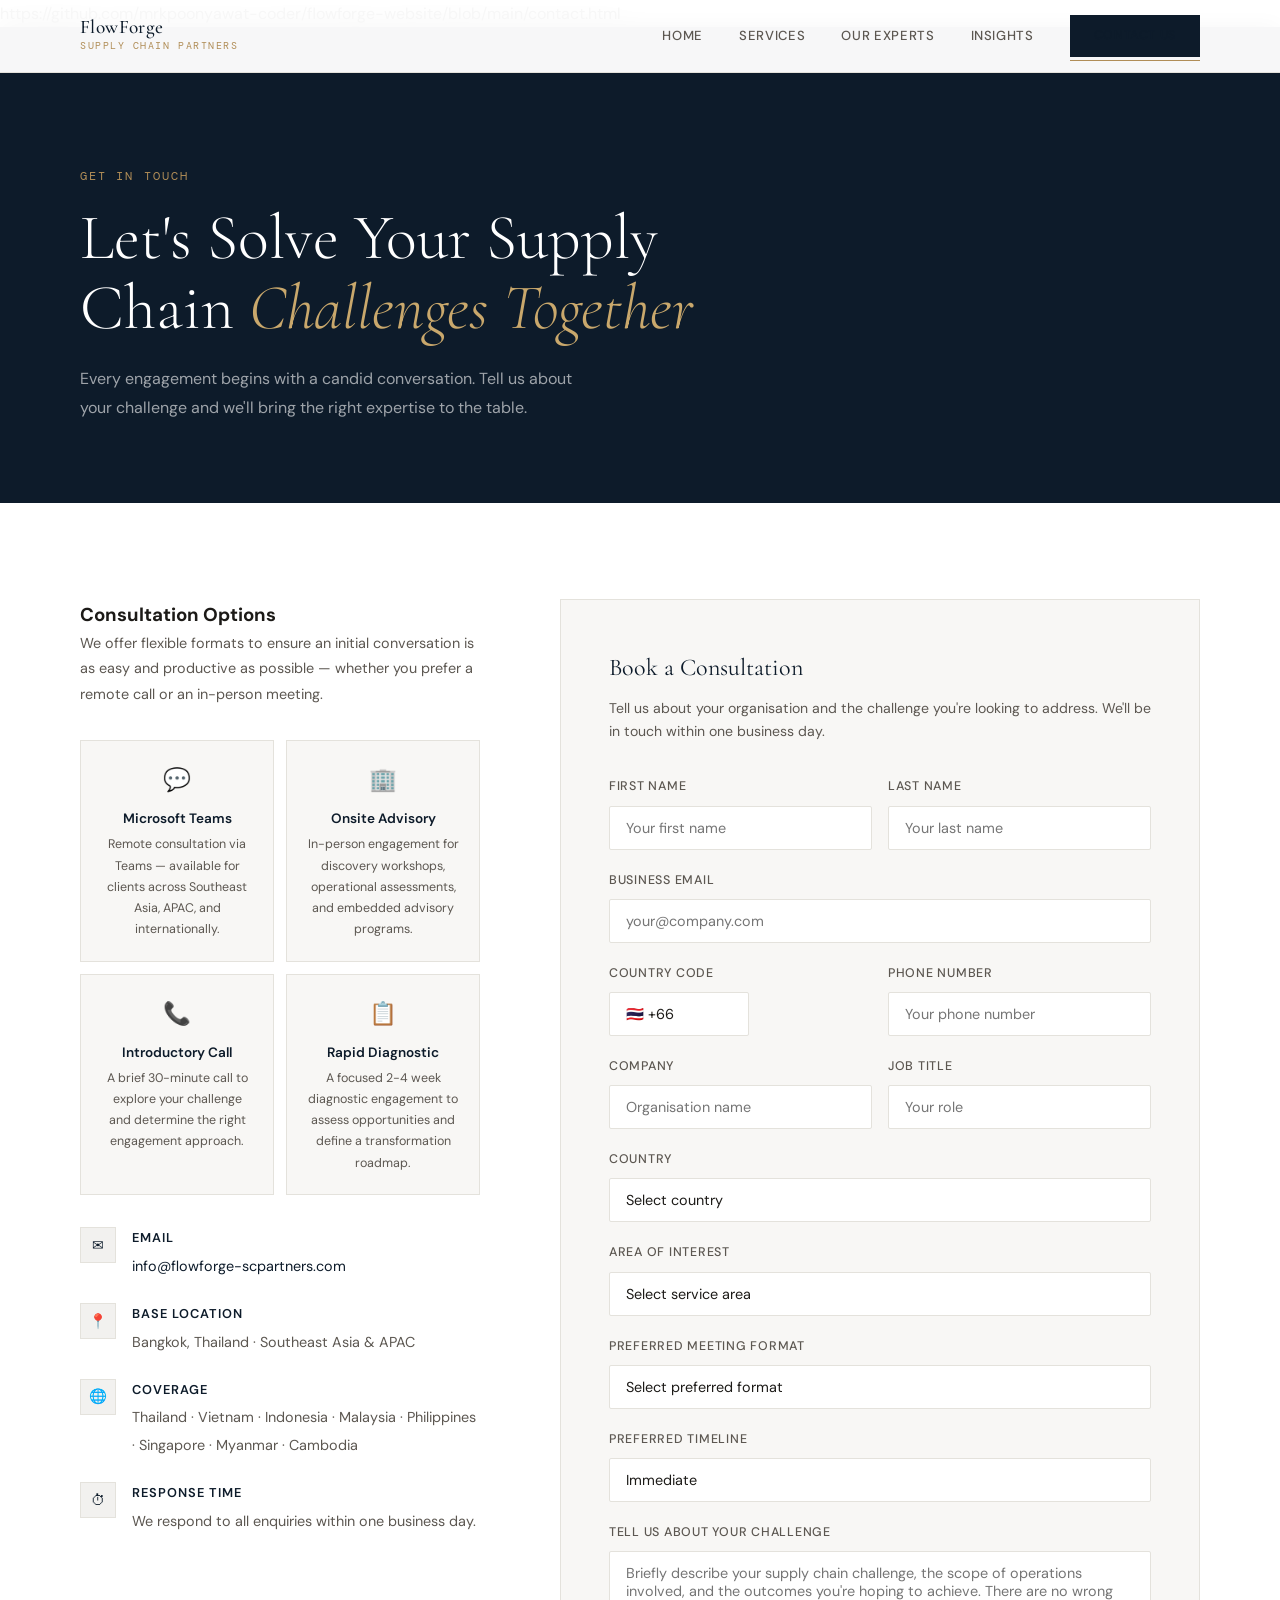
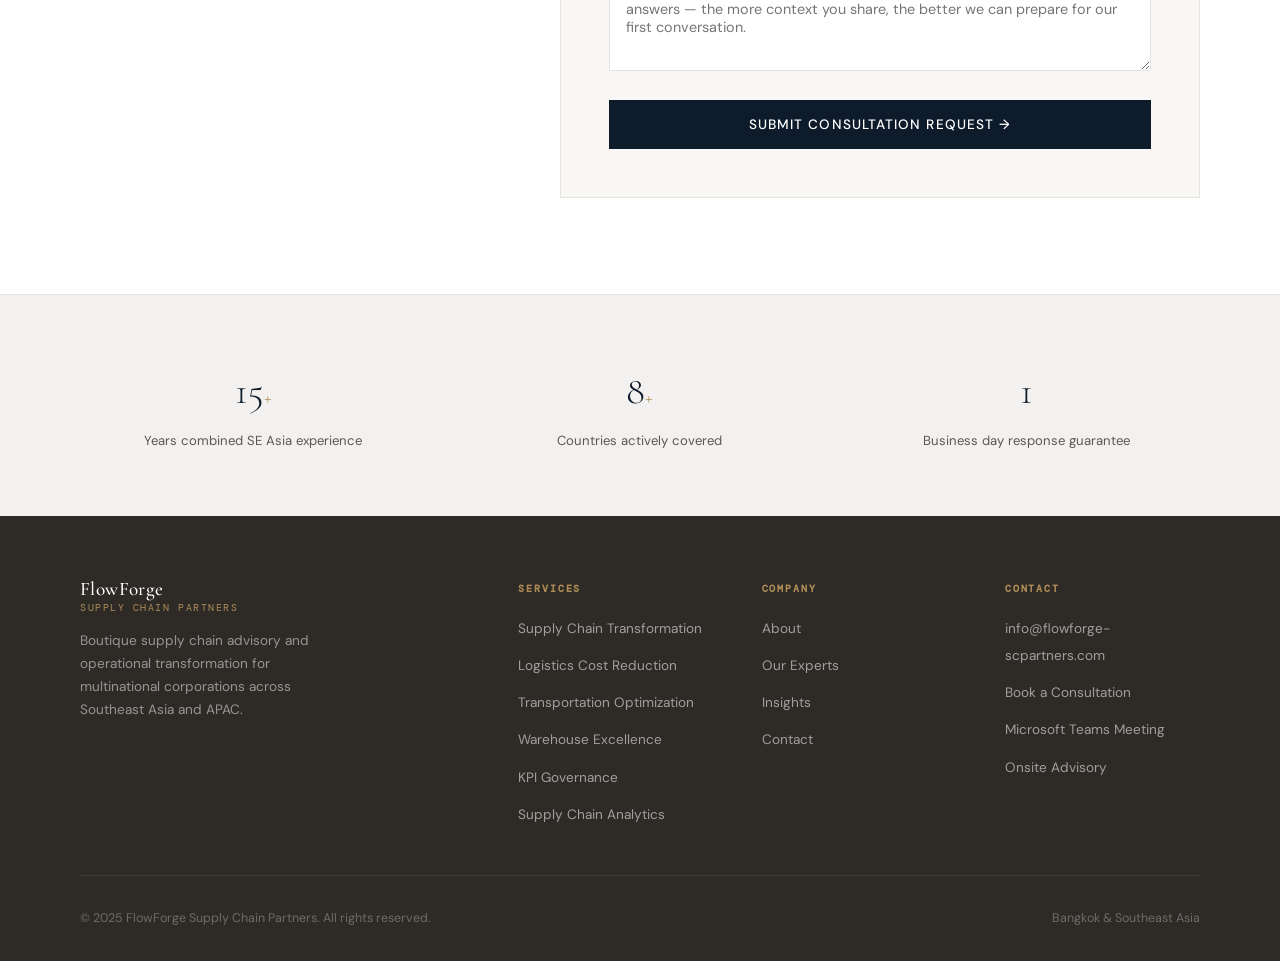
==== commit 7589e32c: "Update contact.html" ====
--- a/contact.html
+++ b/contact.html
@@ -1,4 +1,4 @@
-<!DOCTYPE html>
+<!DOCTYPE html>https://github.com/mrkpoonyawat-coder/flowforge-website/blob/main/contact.html
 <html lang="en" data-page="contact">
 <head>
   <meta charset="UTF-8" />
@@ -116,7 +116,7 @@
         <div class="form-title">Book a Consultation</div>
         <div class="form-subtitle">Tell us about your organisation and the challenge you're looking to address. We'll be in touch within one business day.</div>
 
-        <form action="https://formspree.io/f/xaqklglk"
+        <form action="https://formspree.io/f/xredjggd"
       method="POST">
           <div class="form-row">
             <div class="form-group">
--- a/style.css
+++ b/style.css
@@ -664,29 +664,38 @@
 
 .expert-card-top {
   background: var(--navy);
-  padding: 40px 32px 32px;
+  padding: 40px 32px;
   position: relative;
   overflow: hidden;
-  min-height: 270px;
-
-  display: flex;
-  flex-direction: column;
-  justify-content: flex-start;
-  align-items: flex-start;
+
+  height: 360px;
+
+  display: grid;
+
+  grid-template-rows:
+    90px
+    90px
+    60px;
+
+  row-gap: 22px;
+
+  align-content: start;
 }
 
 .expert-card-top::before {
   content: '';
   position: absolute;
-  top: -30px; right: -30px;
-  width: 120px; height: 120px;
+  top: -30px;
+  right: -30px;
+  width: 120px;
+  height: 120px;
   border: 1px solid rgba(176,141,87,0.2);
   border-radius: 50%;
 }
 
 .expert-avatar {
-  width: 72px;
-  height: 72px;
+  width: 90px;
+  height: 90px;
   border-radius: 50%;
   background: var(--steel);
   display: flex;
@@ -694,7 +703,6 @@
   justify-content: center;
   overflow: hidden;
 
-  margin-bottom: 24px;
   flex-shrink: 0;
 
   border: 2px solid rgba(176,141,87,0.3);
@@ -704,6 +712,7 @@
   width: 100%;
   height: 100%;
   object-fit: cover;
+  object-position: center top;
   border-radius: 50%;
 }
 
@@ -712,8 +721,11 @@
   font-size: 1.3rem;
   font-weight: 400;
   color: var(--white);
-  margin-bottom: 4px;
-   min-height: 70px;
+
+  line-height: 1.35;
+
+  display: flex;
+  align-items: flex-start;
 }
 
 .expert-title {
@@ -722,13 +734,19 @@
   letter-spacing: 0.12em;
   color: var(--accent);
   text-transform: uppercase;
-   min-height: 40px;
-display: block;
+
+  line-height: 1.7;
+
+  display: flex;
+  align-items: flex-start;
 }
 
 .expert-card-body {
   padding: 28px 32px;
-   flex: 1;
+  flex: 1;
+
+  display: flex;
+  flex-direction: column;
 }
 
 .expert-bio {
@@ -736,12 +754,15 @@
   color: var(--gray-600);
   line-height: 1.8;
   margin-bottom: 24px;
+
+  min-height: 190px;
 }
 
 .expert-highlights {
   display: flex;
   flex-direction: column;
   gap: 8px;
+
 }
 
 .expert-highlight {
